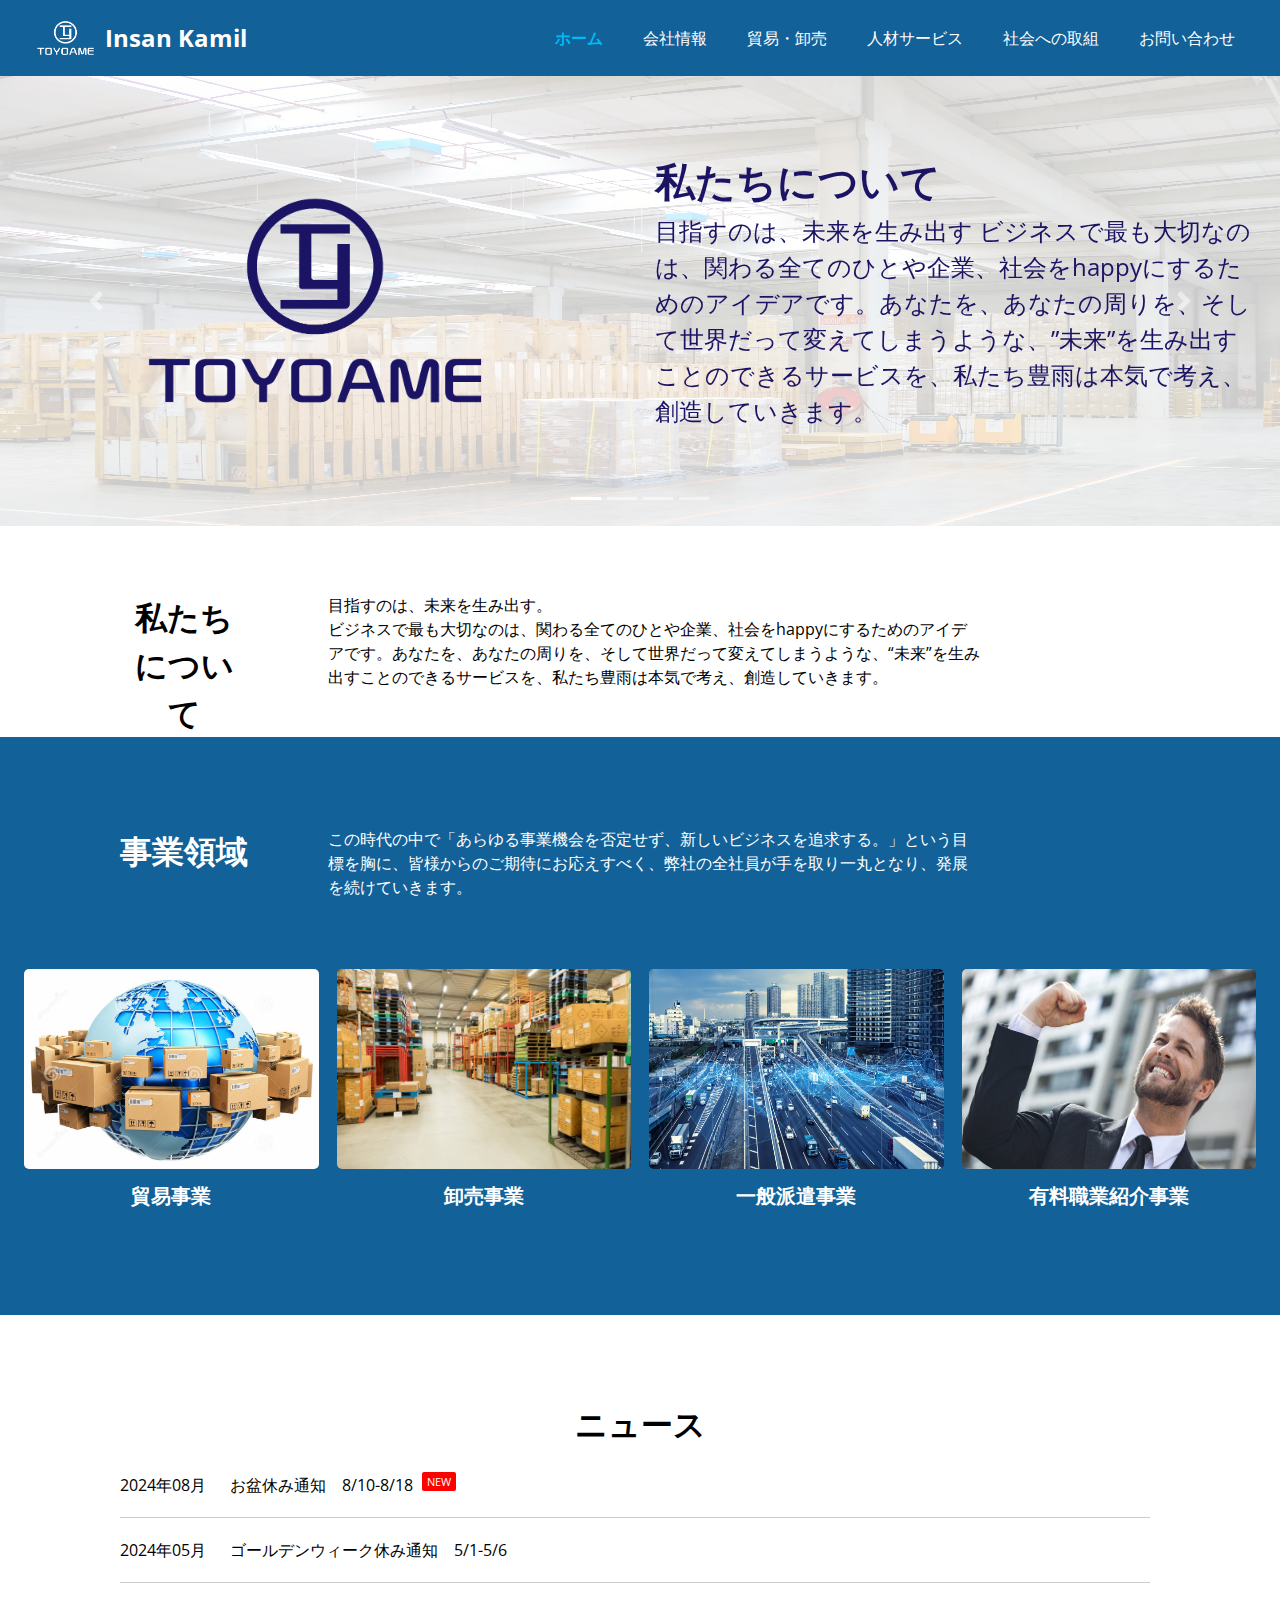
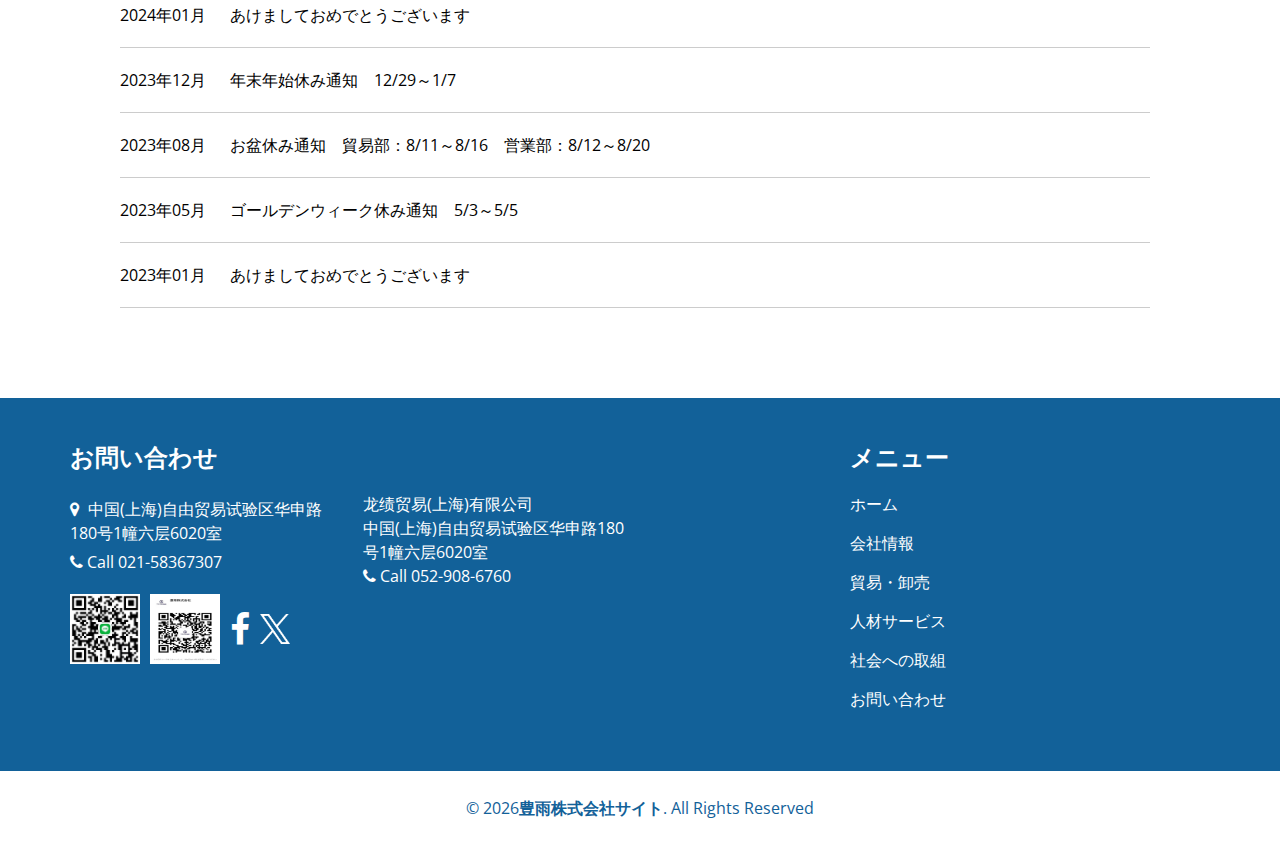
==== index.html @ e5b7a7a0 "commit pertama" ====
<!DOCTYPE html>
<html>

<head>
  <!-- Basic -->
  <meta http-equiv="Cache-Control" content="no-cache, no-store, must-revalidate">
  <meta http-equiv="Pragma" content="no-cache">
  <meta http-equiv="Expires" content="0">
  <meta charset="utf-8" />
  <meta http-equiv="X-UA-Compatible" content="IE=edge" />
  <!-- Mobile Metas -->
  <meta name="viewport" content="width=device-width, initial-scale=1, shrink-to-fit=no" />
  <!-- Site Metas -->
  <meta name="keywords" content="" />
  <meta name="description" content="" />
  <meta name="author" content="" />
  <script type="text/javascript" src="js/jquery-3.4.1.min.js"></script>
  <link rel="shortcut icon" href="images/favicon.png" type="">

  <title>Manajemen Sekolah</title>

  <!-- bootstrap core css -->
  <link rel="stylesheet" type="text/css" href="css/bootstrap.css" />

  <!-- fonts style -->
  <link href="https://fonts.googleapis.com/css2?family=Roboto:wght@400;500;700;900&display=swap" rel="stylesheet">

  <!--owl slider stylesheet -->
  <link rel="stylesheet" type="text/css"
    href="https://cdnjs.cloudflare.com/ajax/libs/OwlCarousel2/2.3.4/assets/owl.carousel.min.css" />

  <!-- font awesome style -->
  <link href="css/font-awesome.min.css" rel="stylesheet" />

  <!-- Custom styles for this template -->
  <link href="css/style.css" rel="stylesheet" />
  <!-- responsive style -->
  <link href="css/responsive.css" rel="stylesheet" />
  <link href="css/bootstrap-icons.css" rel="stylesheet">
  <link href="css/top-banner.css?v=1" rel="stylesheet" />

  <!-- jQery -->

  <!-- bootstrap js -->
  <script type="text/javascript" src="js/bootstrap.js"></script>

  <!-- custom js -->
  <script type="text/javascript" src="js/custom.js?v=1"></script>
  <script type="text/javascript" src="js/common.js?v=1"></script>


</head>

<body class="sub_page">
  <div id="header">
    <div class="hero_area">

      <div class="hero_bg_box">
        <div class="bg_img_box">
          <img src="images/hero-bg.png" alt="">
        </div>
      </div>

      <!-- header section strats -->
      <header class="header_section">
        <div class="container-fluid">
          <nav class="navbar navbar-expand-lg custom_nav-container ">
            <img id="logo-size" src="img/logo-white.png" alt="">
            <a class="navbar-brand" href="index.html">
              <span class="company_name">
                Insan Kamil
              </span>
            </a>

            <button class="navbar-toggler" type="button" data-toggle="collapse" data-target="#navbarSupportedContent"
              aria-controls="navbarSupportedContent" aria-expanded="false" aria-label="Toggle navigation">
              <span class=""> </span>
            </button>

            <div class="collapse navbar-collapse" id="navbarSupportedContent">
              <ul class="navbar-nav">
                <li class="nav-item active" id="index">
                  <a class="nav-link" href="index.html">ホーム </a>
                </li>
                <li class="nav-item" id="compInfo">
                  <a class="nav-link" href="compInfo.html">会社情報 </a>
                </li>
                <li class="nav-item" id="tradeAndWholesale">
                  <a class="nav-link" href="tradeAndWholesale.html"> 貿易・卸売</a>
                </li>
                <li class="nav-item" id="humanResourceServices">
                  <a class="nav-link" href="humanResourceServices.html">人材サービス</a>
                </li>
                <li class="nav-item" id="socialInitiatives">
                  <a class="nav-link" href="socialInitiatives.html">社会への取組</a>
                </li>
                <li class="nav-item" id="contactUs">
                  <a class="nav-link" href="contactUs.html">お問い合わせ</a>
                </li>
              </ul>
            </div>
          </nav>
        </div>
      </header>
      <!-- end header section -->
    </div>
  </div>

  <!-- slider section -->
  <link rel="stylesheet" type="text/css" href="css/index.css?v=1" />
  <!-- <section class="slider_section "> -->
  <div id="carouselExampleIndicators" class="carousel slide" data-ride="carousel">
    <ol class="carousel-indicators">
      <li data-target="#carouselExampleIndicators" data-slide-to="0" class="active"></li>
      <li data-target="#carouselExampleIndicators" data-slide-to="1"></li>
      <li data-target="#carouselExampleIndicators" data-slide-to="2"></li>
      <li data-target="#carouselExampleIndicators" data-slide-to="3"></li>
    </ol>
    <div class="carousel-inner">

      <div class="first_slide carousel-item active">
        <img class="d-block w-100" src="./img/sildimg2.jpg" alt="First slide">
        <div class="row">
          <div class="col-6" style="text-align: center;">
            <img class="d-block w-100" src="./img/logo-blue.png" alt="Second slide">
          </div>
          <div class="col-6">
            <div class="detail-box">
              <h1>
                私たちについて
              </h1>
              <p>
                目指すのは、未来を生み出す
                ビジネスで最も大切なのは、関わる全てのひとや企業、社会をhappyにするためのアイデアです。あなたを、あなたの周りを、そして世界だって変えてしまうような、”未来”を生み出すことのできるサービスを、私たち豊雨は本気で考え、創造していきます。
              </p>
            </div>
          </div>

        </div>

      </div>
      <div class="carousel-item">
        <img class="d-block w-100" src="./img/slide2.png" alt="Second slide">
      </div>
      <div class="carousel-item">
        <img class="d-block w-100" src="./img/slideimg3.jpg" alt="Third slide">
      </div>
      <div class="carousel-item">
        <img class="d-block w-100" src="./img/slideimg.jpg" alt="Third slide">
      </div>
    </div>
    <a class="carousel-control-prev" href="#carouselExampleIndicators" role="button" data-slide="prev">
      <span class="carousel-control-prev-icon" aria-hidden="true"></span>
      <span class="sr-only">Previous</span>
    </a>
    <a class="carousel-control-next" href="#carouselExampleIndicators" role="button" data-slide="next">
      <span class="carousel-control-next-icon" aria-hidden="true"></span>
      <span class="sr-only">Next</span>
    </a>

    <!-- </section> -->
    <!-- end slider section -->

  </div>


  <!-- service section -->

  <section class="service_section ">
    <div class="container about-our">
      <div class="row">
        <div class="red" style="
    /* height: 37px; */
    text-align: center;
    font-weight: bold;
    font-size: 32px;
    width: 258px;
">
          <div class="content" style="margin: auto;">私たちについて</div>
        </div>
        <div class="green col-md-7">
          <p>⽬指すのは、未来を⽣み出す。<br>
            ビジネスで最も大切なのは、関わる全てのひとや企業、社会をhappyにするためのアイデアです。あなたを、あなたの周りを、そして世界だって変えてしまうような、“未来”を生み出すことのできるサービスを、私たち豊雨は本気で考え、創造していきます。
          </p>
        </div>
      </div>
    </div>
  </section>
  <section class="team_section layout_padding">
    <div class="container-fluid">
      <div class="container about-our">
        <div class="row">
          <div class="first_block">
            <div class="content" style="margin: auto;">事業領域</div>
          </div>
          <div class="second_block col-md-7">
            <p>
              この時代の中で「あらゆる事業機会を否定せず、新しいビジネスを追求する。」という目標を胸に、皆様からのご期待にお応えすべく、弊社の全社員が手を取り一丸となり、発展を続けていきます。
            </p>
          </div>
        </div>
      </div>

      <div class="team_container">
        <div class="row">
          <div class="col-lg-3 col-sm-6 img_block">
            <div class="box ">
              <div class="img-box">
                <img src="img/b9.png" class="img1" alt="">
              </div>
              <div class="detail-box">
                <h5>貿易事業</h5>
              </div>
            </div>
          </div>
          <div class="col-lg-3 col-sm-6 img_block">
            <div class="box ">
              <div class="img-box">
                <img src="img/b2.png" class="img1" alt="">
              </div>
              <div class="detail-box">
                <h5>
                  卸売事業
                </h5>

              </div>
            </div>
          </div>
          <div class="col-lg-3 col-sm-6 img_block">
            <div class="box ">
              <div class="img-box">
                <img src="img/b6.png" class="img1" alt="">
              </div>
              <div class="detail-box">
                <h5>
                  一般派遣事業
                </h5>

              </div>
            </div>
          </div>
          <div class="col-lg-3 col-sm-6 img_block">
            <div class="box ">
              <div class="img-box">
                <img src="img/b7.png" class="img1" alt="">
              </div>
              <div class="detail-box">
                <h5>
                  有料職業紹介事業
                </h5>
              </div>
            </div>
          </div>
        </div>
      </div>
    </div>
  </section>
  <section class="about_section_top layout_padding">
    <div class="container compInfo-padding">
      <div class="heading_container heading_center">
        <h2>ニュース</h2>
      </div>
      <div class="row">
        <div class="col-md-12 comp-history">
          <div class="activity">
            <div class="activity-item d-flex">
              <div class="activite-label">2024年08月 </div>
              <div class="activity-content">
                お盆休み通知　8/10-8/18
                <span class="newicon">NEW</span>
              </div><br>
            </div><!-- End activity item-->

            <div class="activity-item d-flex">
              <div class="activite-label">2024年05月 </div>
              <div class="activity-content">
                ゴールデンウィーク休み通知　5/1-5/6
              </div><br>
            </div><!-- End activity item-->

            <div class="activity-item d-flex">
              <div class="activite-label">2024年01月 </div>
              <div class="activity-content">
                あけましておめでとうございます
              </div><br>
            </div><!-- End activity item-->

            <div class="activity-item d-flex">
              <div class="activite-label">2023年12月 </div>
              <div class="activity-content">
                年末年始休み通知　12/29～1/7
              </div><br>
            </div><!-- End activity item-->

            <div class="activity-item d-flex">
              <div class="activite-label">2023年08月 </div>
              <div class="activity-content">
                お盆休み通知　貿易部：8/11～8/16　営業部：8/12～8/20
              </div>
            </div><!-- End activity item-->

            <div class="activity-item d-flex">
              <div class="activite-label">2023年05月 </div>
              <div class="activity-content">
                ゴールデンウィーク休み通知　5/3～5/5
              </div>
            </div><!-- End activity item-->

            <div class="activity-item d-flex">
              <div class="activite-label">2023年01月 </div>
              <div class="activity-content">
                あけましておめでとうございます
              </div>
            </div><!-- End activity item-->
          </div>
        </div>
      </div>
    </div>
  </section>
  <!-- end service section -->

  <!-- footer section -->
  <div id="footer">
    <!-- info section -->

    <section class="info_section layout_padding2">
      <div class="container">
        <div class="row">
          <div class="col-md-6 col-lg-3 info_col">
            <div class="info_contact">
              <h4>
                お問い合わせ
              </h4>
              <div class="contact_link_box">
                <a href="https://www.google.com/maps/place/China,+Shang+Hai+Shi,+Pu+Dong+Xin+Qu,+%E5%8D%8E%E7%94%B3%E8%B7%AF180%E5%8F%B7+%E9%82%AE%E6%94%BF%E7%BC%96%E7%A0%81:+200137/@31.3409399,121.5962991,17z/data=!3m1!4b1!4m10!1m2!2m1!1z6Ieq55Sx6LS45piT6K-V6aqM5Yy65Y2O55Sz6LevMTgw5Y-3MeW5ouWFreWxgg!3m6!1s0x35b27534b7c83483:0x8112f20e8f8d94ef!8m2!3d31.34094!4d121.60117!15sCi7oh6rnlLHotLjmmJPor5XpqozljLrljY7nlLPot68xODDlj7cx5bmi5YWt5bGCkgEQZ2VvY29kZWRfYWRkcmVzc-ABAA!16s%2Fg%2F11dzn0zthb?entry=ttu"
                  target="_blank">
                  <i class="fa fa-map-marker" aria-hidden="true"></i>
                  <span>
                    中国(上海)自由贸易试验区华申路180号1幢六层6020室
                  </span>
                </a>
                <div class="call">
                  <i class="fa fa-phone" aria-hidden="true"></i>
                  <span>
                    Call 021-58367307
                  </span>
                </div>
              </div>
            </div>
            <div class="info_social">
              <a target="_blank"><img src="img/lineqr.jpg" alt=""></a>
              <a target="_blank"><img src="img/wechatqr.jpg" alt=""></a>

              <!-- <a target="_blank"><img src="img/line.jpg" alt=""></a> -->
              <a href="https://www.facebook.com/profile.php?id=100061816236948">
                <i class="fa fa-facebook" aria-hidden="true"></i>
              </a>
              <a href="https://mobile.twitter.com/toyoame">
                <img class="twitter-logo" src="img/twitter-x-logo1.png" alt=""
                  onmouseover="this.src='img/twitter-x-logo2.png';" onmouseout="this.src='img/twitter-x-logo1.png';">
              </a>
            </div>
          </div>

          <div class="col-md-6 col-lg-3 info_col">
            <div class="info_detail">
              <h4>
                &nbsp;
              </h4>
              龙绩贸易(上海)有限公司<br>
              中国(上海)自由贸易试验区华申路180号1幢六层6020室<br>
              <div class="call">
                <i class="fa fa-phone" aria-hidden="true"></i>
                <span>
                  Call 052-908-6760
                </span>
              </div>
            </div>
          </div>
          <div class="col-md-12 col-lg-2 mx-auto info_col">
            <div class="info_link_box">
              <h4>
                メニュー
              </h4>
              <div class="info_links">
                <a class="active" href="index.html">
                  ホーム
                </a>
                <a class="" href="compInfo.html">
                  会社情報
                </a>
                <a class="" href="tradeAndWholesale.html">
                  貿易・卸売
                </a>
                <a class="" href="humanResourceServices.html">
                  人材サービス
                </a>
                <a class="" href="socialInitiatives.html">
                  社会への取組
                </a>
                <a class="" href="contactUs.html">
                  お問い合わせ
                </a>
              </div>
            </div>
          </div>
        </div>
      </div>
    </section>

    <!-- end info section -->

    <!-- footer section -->
    <section class="footer_section">
      <div class="container">
        <p>
          &copy; <span id="displayYear"></span><strong>豊雨株式会社サイト</strong>. All Rights Reserved
        </p>
      </div>
    </section>
    <!-- footer section -->

    <!-- The "UP" button -->
    <button onclick="scrollToTop()" id="scrollTopBtn" title="Go to top" class="btn">
      <svg xmlns="http://www.w3.org/2000/svg" width="16" height="16" fill="currentColor" class="bi bi-arrow-up"
        viewBox="0 0 16 16">
        <path fill-rule="evenodd"
          d="M8 15a.5.5 0 0 0 .5-.5V2.707l3.146 3.147a.5.5 0 0 0 .708-.708l-4-4a.5.5 0 0 0-.708 0l-4 4a.5.5 0 1 0 .708.708L7.5 2.707V14.5a.5.5 0 0 0 .5.5" />
      </svg>
    </button>
  </div>

  <!-- footer section -->

</body>

</html>
---- css/style.css ----
@import url("https://fonts.googleapis.com/css2?family=Lato:wght@400;700&family=Open+Sans:wght@300;400;600;700&display=swap");

body {
  font-family: "Open Sans", sans-serif;
  /* color: #126199; */
  color: black;
  background-color: #ffffff;
  overflow-x: hidden;
}

.layout_padding {
  padding: 90px 0;
}

.layout_padding2 {
  padding: 75px 0;
}

.layout_padding2-top {
  padding-top: 75px;
}

.layout_padding2-bottom {
  padding-bottom: 75px;
}

.layout_padding-top {
  padding-top: 90px;
}

.layout_padding-bottom {
  padding-bottom: 90px;
}

.heading_container {
  display: -webkit-box;
  display: -ms-flexbox;
  display: flex;
  -webkit-box-orient: vertical;
  -webkit-box-direction: normal;
  -ms-flex-direction: column;
  flex-direction: column;
  -webkit-box-align: start;
  -ms-flex-align: start;
  align-items: flex-start;
}

.heading_container h2 {
  position: relative;
  font-weight: bold;
  margin-bottom: 0;
}

.heading_container h2 span {
  color: #00bbf0;
}

.heading_container p {
  margin-top: 10px;
  margin-bottom: 0;
}

.p-text-left {
  text-align: left;
}

.heading_container.heading_center {
  -webkit-box-align: center;
  -ms-flex-align: center;
  align-items: center;
  text-align: center;
}

a,
a:hover,
a:focus {
  text-decoration: none;
}

a:hover,
a:focus {
  color: initial;
}

.btn,
.btn:focus {
  outline: none !important;
  -webkit-box-shadow: none;
  box-shadow: none;
}

/*header section*/
.hero_area {
  position: relative;
  min-height: 100vh;
  display: -webkit-box;
  display: -ms-flexbox;
  display: flex;
  -webkit-box-orient: vertical;
  -webkit-box-direction: normal;
  -ms-flex-direction: column;
  flex-direction: column;
}

.hero_area .hero_bg_box {
  position: absolute;
  top: 0;
  left: 0;
  width: 100%;
  height: 100%;
  display: -webkit-box;
  display: -ms-flexbox;
  display: flex;
  -webkit-box-pack: center;
  -ms-flex-pack: center;
  justify-content: center;
  -webkit-box-align: end;
  -ms-flex-align: end;
  align-items: flex-end;
  overflow: hidden;
  z-index: -1;
}

.hero_area .hero_bg_box .bg_img_box {
  min-width: 100%;
  min-height: 100%;
}

.hero_area .hero_bg_box img {
  min-width: 100%;
  min-height: 100%;
}

.sub_page .hero_area {
  min-height: auto;
  background: #126199;
}

.sub_page .hero_area .hero_bg_box {
  display: none;
}

.header_section {
  padding: 15px 0;
}

.header_section .container-fluid {
  padding-right: 25px;
  padding-left: 25px;
}

.navbar-brand span {
  font-weight: bold;
  font-size: 24px;
  color: #ffffff;
}

.custom_nav-container {
  padding: 0;
}

.custom_nav-container .navbar-nav {
  margin-left: auto;
}

.custom_nav-container .navbar-nav .nav-item .nav-link {
  padding: 5px 20px;
  color: #ffffff;
  text-align: center;
  text-transform: uppercase;
  border-radius: 5px;
  -webkit-transition: all 0.3s;
  transition: all 0.3s;
}

.custom_nav-container .navbar-nav .nav-item:hover .nav-link,
.custom_nav-container .navbar-nav .nav-item.active .nav-link {
  color: #00bbf0;
}

.custom_nav-container .navbar-nav .nav-item.active .nav-link {
  font-weight: 600;
}

.custom_nav-container .nav_search-btn {
  width: 35px;
  height: 35px;
  padding: 0;
  border: none;
  color: #ffffff;
}

.custom_nav-container .nav_search-btn:hover {
  color: #00bbf0;
}

.custom_nav-container .navbar-toggler {
  outline: none;
}

.custom_nav-container .navbar-toggler {
  padding: 0;
  width: 37px;
  height: 42px;
  -webkit-transition: all 0.3s;
  transition: all 0.3s;
}

.custom_nav-container .navbar-toggler span {
  display: block;
  width: 35px;
  height: 4px;
  background-color: #ffffff;
  margin: 7px 0;
  -webkit-transition: all 0.3s;
  transition: all 0.3s;
  position: relative;
  border-radius: 5px;
  transition: all 0.3s;
}

.custom_nav-container .navbar-toggler span::before,
.custom_nav-container .navbar-toggler span::after {
  content: "";
  position: absolute;
  left: 0;
  height: 100%;
  width: 100%;
  background-color: #ffffff;
  top: -10px;
  border-radius: 5px;
  -webkit-transition: all 0.3s;
  transition: all 0.3s;
}

.custom_nav-container .navbar-toggler span::after {
  top: 10px;
}

.custom_nav-container .navbar-toggler[aria-expanded="true"] {
  -webkit-transform: rotate(360deg);
  transform: rotate(360deg);
}

.custom_nav-container .navbar-toggler[aria-expanded="true"] span {
  -webkit-transform: rotate(45deg);
  transform: rotate(45deg);
}

.custom_nav-container .navbar-toggler[aria-expanded="true"] span::before,
.custom_nav-container .navbar-toggler[aria-expanded="true"] span::after {
  -webkit-transform: rotate(90deg);
  transform: rotate(90deg);
  top: 0;
}

/*end header section*/
/* slider section */
.slider_section {
  -webkit-box-flex: 1;
  -ms-flex: 1;
  flex: 1;
  display: -webkit-box;
  display: -ms-flexbox;
  display: flex;
  -webkit-box-align: center;
  -ms-flex-align: center;
  align-items: center;
  position: relative;
  padding: 45px 0 145px 0;
}

.slider_section .row {
  -webkit-box-align: center;
  -ms-flex-align: center;
  align-items: center;
}

.slider_section #customCarousel1 {
  width: 100%;
  position: unset;
}

.slider_section .detail-box {
  color: #126199;
}

.slider_section .detail-box h1 {
  font-size: 3rem;
  font-weight: bold;
  text-transform: uppercase;
  margin-bottom: 15px;
  color: #ffffff;
}

.slider_section .detail-box p {
  color: #fefefe;
  font-size: 14px;
}

.slider_section .detail-box .btn-box {
  display: -webkit-box;
  display: -ms-flexbox;
  display: flex;
  margin: 0 -5px;
  margin-top: 25px;
}

.slider_section .detail-box .btn-box a {
  margin: 5px;
  text-align: center;
  width: 165px;
}

.slider_section .detail-box .btn-box .btn1 {
  display: inline-block;
  padding: 10px 15px;
  background-color: #00bbf0;
  color: #ffffff;
  border-radius: 0;
  -webkit-transition: all 0.3s;
  transition: all 0.3s;
  border: none;
}

.slider_section .detail-box .btn-box .btn1:hover {
  background-color: #007fa4;
}

.slider_section .detail-box .btn-box .btn2 {
  display: inline-block;
  padding: 10px 15px;
  background-color: #000000;
  color: #ffffff;
  border-radius: 0;
  -webkit-transition: all 0.3s;
  transition: all 0.3s;
  border: none;
}

.slider_section .detail-box .btn-box .btn2:hover {
  background-color: black;
}

.slider_section .img-box {
  margin: 45px 0;
}

.slider_section .img-box img {
  width: 100%;
  -webkit-animation: upDown 5s infinite;
  animation: upDown 5s infinite;
}

@-webkit-keyframes upDown {
  0% {
    -webkit-transform: translateY(-45px);
    transform: translateY(-45px);
  }

  50% {
    -webkit-transform: translateY(45px);
    transform: translateY(45px);
  }

  100% {
    -webkit-transform: translateY(-45px);
    transform: translateY(-45px);
  }
}

@keyframes upDown {
  0% {
    -webkit-transform: translateY(-45px);
    transform: translateY(-45px);
  }

  50% {
    -webkit-transform: translateY(45px);
    transform: translateY(45px);
  }

  100% {
    -webkit-transform: translateY(-45px);
    transform: translateY(-45px);
  }
}

.slider_section .carousel-indicators {
  position: unset;
  margin: 0;
  -webkit-box-pack: center;
  -ms-flex-pack: center;
  justify-content: center;
  -webkit-box-align: center;
  -ms-flex-align: center;
  align-items: center;
}

.slider_section .carousel-indicators li {
  background-color: #ffffff;
  width: 12px;
  height: 12px;
  border-radius: 100%;
  opacity: 1;
}

.slider_section .carousel-indicators li.active {
  width: 20px;
  height: 20px;
  background-color: #00bbf0;
}

.service_section {
  position: relative;
}

.service_section .box {
  display: -webkit-box;
  display: -ms-flexbox;
  display: flex;
  -webkit-box-orient: vertical;
  -webkit-box-direction: normal;
  -ms-flex-direction: column;
  flex-direction: column;
  -webkit-box-align: center;
  -ms-flex-align: center;
  align-items: center;
  text-align: center;
  margin-top: 45px;
  background-color: #f8f8f9;
  padding: 20px;
  border-radius: 5px;
}

.service_section .box .img-box {
  display: -webkit-box;
  display: -ms-flexbox;
  display: flex;
  -webkit-box-pack: center;
  -ms-flex-pack: center;
  justify-content: center;
  -webkit-box-align: start;
  -ms-flex-align: start;
  align-items: flex-start;
  width: 125px;
  min-width: 75px;
  height: 75px;
  margin-bottom: 15px;
  /* position: relative;
  overflow: hidden;
  padding-top: 60%; */
}

.service_section .box .img-box img {
  max-width: 100%;
  max-height: 100%;
  -webkit-transition: all 0.3s;
  transition: all 0.3s;
  /* position: absolute;
  top: 50%;
  left: 50%;
  transform: translate(-50%, -50%);
  width: 100%;
  height: 100%;
  object-fit: cover; */
}

.service_section .box .detail-box h5 {
  font-weight: bold;
  text-transform: uppercase;
}

.service_section .box .detail-box a {
  color: #126199;
  font-weight: 600;
}

.service_section .box .detail-box a:hover {
  color: #00bbf0;
}

.service_section .btn-box {
  display: -webkit-box;
  display: -ms-flexbox;
  display: flex;
  -webkit-box-pack: center;
  -ms-flex-pack: center;
  justify-content: center;
  margin-top: 45px;
}

.service_section .btn-box a {
  display: inline-block;
  padding: 10px 45px;
  background-color: #00bbf0;
  color: #ffffff;
  border-radius: 0;
  -webkit-transition: all 0.3s;
  transition: all 0.3s;
  border: none;
}

.service_section .btn-box a:hover {
  background-color: #007fa4;
}

.about_section {
  background-color: #126199;
  color: #ffffff;
}

.about_section .heading_container {
  margin-bottom: 45px;
}

.about_section .row {
  -webkit-box-align: center;
  -ms-flex-align: center;
  align-items: center;
}

.about_section .img-box img {
  max-width: 100%;
}

.about_section .detail-box h3 {
  font-weight: bold;
}

.about_section .detail-box p {
  margin-top: 15px;
}

.about_section .detail-box a {
  display: inline-block;
  padding: 10px 45px;
  background-color: #00bbf0;
  color: #ffffff;
  border-radius: 0px;
  -webkit-transition: all 0.3s;
  transition: all 0.3s;
  border: none;
  margin-top: 15px;
}

.about_section .detail-box a:hover {
  background-color: #007fa4;
}

.about_section_top .row {
  -webkit-box-align: center;
  -ms-flex-align: center;
  align-items: center;
}

.about_section_top p {
  padding: 0px 20px 20px;
  line-height: 2;
}

.company-overview {
  border-left: 3px solid white;
  padding-left: 7px;
  font-weight: bold;
  margin-bottom: 20px !important;
  line-height: 2.5;
}

.business-content {
  line-height: 2.5;
}

.heading_container heading_center {
  line-height: 2;
}

.ceo-name {
  text-align: end;
}

.box-map {
  background-color: #f8f8f9;
  padding: 20px;
  border-radius: 5px;
  text-align: left !important;
}

.map_image {
  height: 170px;
  color: black;
}

.about-compInfo {
  padding: 20px;
}

.comp-history {
  padding: 10px 60px 0 50px;
}

.compInfo-padding {
  padding: 0 30px 0 30px;
}

.name {
  font-weight: bold;
  font-size: xx-large;
  font-style: oblique !important;
  font-family: Times New Roman, "ＭＳ Ｐゴシック" !important;
}

.d-flex {
  display: flex !important;
}

div {
  display: block;
  unicode-bidi: isolate;
}

.activity .activity-item .activite-label {
  position: relative;
  flex-shrink: 0;
  flex-grow: 0;
  min-width: 64px;
}

*,
::after,
::before {
  box-sizing: border-box;
}

.activity .activity-item .activity-badge {
  margin-top: 3px;
  z-index: 1;
  font-size: 11px;

  border-radius: 50%;
  flex-shrink: 0;
  flex-grow: 0;
}

.activity .activity-item .activite-label::before {
  content: "";
  position: absolute;
  right: -11px;
  width: 4px;
  top: 0;
  bottom: -6px;
  background-color: #eceefe;
  margin-top: 6px;
}

.activity .activity-item .activite-label {
  position: relative;
  flex-shrink: 0;
  flex-grow: 0;
  min-width: 100px;
}

.activity .activity-item .activity-content {
  padding-left: 10px;
  padding-bottom: 20px;
}

.text-success {
  --bs-text-opacity: 1;
  color: rgba(var(--bs-success-rgb), var(--bs-text-opacity)) !important;
}

.about_section .img-box img {
  max-width: 100%;
  max-height: 460px;
  width: 100%;
}

.activity-item a {
  font-size: 24px;
  color: #00bbf0;
  margin-left: 10px;
}

.activity-item {
  text-align: left !important;
}

.why_section .box {
  margin-top: 45px;
  display: -webkit-box;
  display: -ms-flexbox;
  display: flex;
  -webkit-box-orient: vertical;
  -webkit-box-direction: normal;
  -ms-flex-direction: column;
  flex-direction: column;
  -webkit-box-align: center;
  -ms-flex-align: center;
  align-items: center;
  text-align: center;
}

.why_section .box .img-box {
  margin-bottom: 20px;
  width: 120px;
  height: 120px;
  min-width: 120px;
  min-height: 120px;
  border-radius: 100%;
  border: 5px solid #126199;
  display: -webkit-box;
  display: -ms-flexbox;
  display: flex;
  -webkit-box-pack: center;
  -ms-flex-pack: center;
  justify-content: center;
  -webkit-box-align: center;
  -ms-flex-align: center;
  align-items: center;
}

.why_section .box .img-box img {
  width: 55px;
  height: auto;
  fill: #126199;
}

.why_section .box h5 {
  font-weight: bold;
  margin-bottom: 10px;
}

.why_section .box p {
  margin-bottom: 0;
}

.why_section .btn-box {
  display: -webkit-box;
  display: -ms-flexbox;
  display: flex;
  -webkit-box-pack: center;
  -ms-flex-pack: center;
  justify-content: center;
  margin-top: 45px;
}

.why_section .btn-box a {
  display: inline-block;
  padding: 10px 45px;
  background-color: #00bbf0;
  color: #ffffff;
  border-radius: 0;
  -webkit-transition: all 0.3s;
  transition: all 0.3s;
  border: none;
}

.why_section .btn-box a:hover {
  background-color: #007fa4;
}

/*team section */
.team_section {
  text-align: center;
  background-color: #126199;
  color: #ffffff;
}

.team_section .heading_container {
  -webkit-box-pack: center;
  -ms-flex-pack: center;
  justify-content: center;
}

.team_section .team_container {
  padding: 0 15px;
}

.team_section .team_container .box {
  padding: 35px 0 0 0;
  border-radius: 5px;
  overflow: hidden;
  -webkit-transition: all .1s;
  transition: all .1s;
  margin-top: 45px;
  background: -webkit-gradient(linear, left top, left bottom, from(#002759), to(#002b64));
  background: linear-gradient(to bottom, #002759, #002b64);
}

.team_section .team_container .box .img-box {
  display: -webkit-box;
  display: -ms-flexbox;
  display: flex;
  -webkit-box-pack: center;
  -ms-flex-pack: center;
  justify-content: center;
  -webkit-box-align: center;
  -ms-flex-align: center;
  align-items: center;
}

.team_section .team_container .box .img-box img {
  width: 120px;
  border-radius: 100%;
  border: 5px solid #ffffff;
}

.team_section .team_container .box .detail-box {
  margin: 25px 0;
}

.team_section .team_container .box .detail-box h5 {
  color: #00bbf0;
  font-weight: 600;
  position: relative;
}

.team_section .team_container .box .social_box {
  padding: 10px 45px 20px 45px;
  display: -webkit-box;
  display: -ms-flexbox;
  display: flex;
  -webkit-box-pack: justify;
  -ms-flex-pack: justify;
  justify-content: space-between;
}

.team_section .team_container .box .social_box a {
  color: #ffffff;
  font-size: 22px;
}

.team_section .team_container .box .social_box a:hover {
  color: #00bbf0;
}

/*team section end*/
/* client section start */
.client_section .heading_container {
  margin-bottom: 30px;
}

.client_section .box {
  display: -webkit-box;
  display: -ms-flexbox;
  display: flex;
  -webkit-box-orient: vertical;
  -webkit-box-direction: normal;
  -ms-flex-direction: column;
  flex-direction: column;
  margin: 15px;
}

.client_section .box .img-box {
  position: relative;
  display: -webkit-box;
  display: -ms-flexbox;
  display: flex;
  -webkit-box-pack: center;
  -ms-flex-pack: center;
  justify-content: center;
  -webkit-box-align: center;
  -ms-flex-align: center;
  align-items: center;
  width: 100px;
  margin-bottom: -50px;
  margin-left: 25px;
  position: relative;
}

.client_section .box .img-box img {
  border-radius: 100%;
}

.client_section .box .client_id {
  display: -webkit-box;
  display: -ms-flexbox;
  display: flex;
  -webkit-box-pack: justify;
  -ms-flex-pack: justify;
  justify-content: space-between;
}

.client_section .box .client_id .client_info h6 {
  font-weight: 600;
  margin-bottom: 5px;
}

.client_section .box .client_id .client_info p {
  margin-bottom: 0;
  font-size: 15px;
  font-size: 14px;
  margin-bottom: 10px;
}

.client_section .box .detail-box {
  background-color: #ffffff;
  -webkit-box-shadow: 0 0 15px 0 rgba(0, 0, 0, 0.15);
  box-shadow: 0 0 15px 0 rgba(0, 0, 0, 0.15);
  padding: 75px 25px 25px 25px;
}

.client_section .box .detail-box i {
  color: #126199;
  margin-bottom: 10px;
}

.client_section .owl-carousel .owl-nav {
  display: -webkit-box;
  display: -ms-flexbox;
  display: flex;
  -webkit-box-pack: center;
  -ms-flex-pack: center;
  justify-content: center;
  margin-top: 45px;
}

.client_section .owl-carousel .owl-nav .owl-prev,
.client_section .owl-carousel .owl-nav .owl-next {
  width: 55px;
  height: 55px;
  background-color: #ffffff;
  color: #000000;
  outline: none;
  bottom: 0px;
  font-size: 24px;
  -webkit-box-shadow: 0 0 5px 0 rgba(0, 0, 0, 0.25);
  box-shadow: 0 0 5px 0 rgba(0, 0, 0, 0.25);
}

.client_section .owl-carousel .owl-nav .owl-prev:hover,
.client_section .owl-carousel .owl-nav .owl-next:hover {
  color: #126199;
}

/* client section end */
.info_section {
  background-color: #126199;
  color: #ffffff;
  padding: 45px 0 15px 0;
}

.info_section h4 {
  font-weight: 600;
  margin-bottom: 20px;
}

.info_section .info_col {
  margin-bottom: 30px;
}

.info_section .info_contact .contact_link_box {
  display: -webkit-box;
  display: -ms-flexbox;
  display: flex;
  -webkit-box-orient: vertical;
  -webkit-box-direction: normal;
  -ms-flex-direction: column;
  flex-direction: column;
}

.info_section .info_contact .contact_link_box a {
  margin: 5px 0;
  color: #ffffff;
}

.info_section .info_contact .contact_link_box a i {
  margin-right: 5px;
}

.info_section .info_contact .contact_link_box a:hover {
  color: #00bbf0;
}

.info_section .info_social {
  display: -webkit-box;
  display: -ms-flexbox;
  display: flex;
  margin-top: 20px;
  margin-bottom: 10px;
}

.info_section .info_social a {
  display: -webkit-box;
  display: -ms-flexbox;
  display: flex;
  -webkit-box-pack: center;
  -ms-flex-pack: center;
  justify-content: center;
  -webkit-box-align: center;
  -ms-flex-align: center;
  align-items: center;
  color: #ffffff;
  border-radius: 100%;
  margin-right: 10px;
  font-size: 35px;
}

.info_social img {
  width: 70px;
  height: 70px;
}

.info_social .twitter-logo {
  width: 30px;
  height: 30px;
}

.info_section .info_social a:hover {
  color: #00bbf0;
}

.info_section .info_links {
  display: -webkit-box;
  display: -ms-flexbox;
  display: flex;
  -webkit-box-orient: vertical;
  -webkit-box-direction: normal;
  -ms-flex-direction: column;
  flex-direction: column;
  -ms-flex-wrap: wrap;
  flex-wrap: wrap;
}

.info_section .info_links a {
  display: -webkit-box;
  display: -ms-flexbox;
  display: flex;
  -webkit-box-align: center;
  -ms-flex-align: center;
  align-items: center;
  margin-bottom: 15px;
  color: #ffffff;
}

.info_section .info_links a:hover {
  color: #00bbf0;
}

.info_section form input {
  border: none;
  border-bottom: 1px solid #ffffff;
  background-color: transparent;
  width: 100%;
  height: 45px;
  color: #ffffff;
  outline: none;
}

.info_section form input::-webkit-input-placeholder {
  color: #ffffff;
}

.info_section form input:-ms-input-placeholder {
  color: #ffffff;
}

.info_section form input::-ms-input-placeholder {
  color: #ffffff;
}

.info_section form input::placeholder {
  color: #ffffff;
}

.info_section form button {
  width: 100%;
  text-align: center;
  display: inline-block;
  padding: 10px 55px;
  background-color: #00bbf0;
  color: #ffffff;
  border-radius: 0;
  -webkit-transition: all 0.3s;
  transition: all 0.3s;
  border: none;
  margin-top: 15px;
}

.info_section form button:hover {
  background-color: #007fa4;
}

/* footer section*/
.footer_section {
  position: relative;
  background-color: #ffffff;
  text-align: center;
}

.footer_section p {
  color: #126199;
  padding: 25px 0;
  margin: 0;
}

.footer_section p a {
  color: inherit;
}

/*# Start - 社会への取組 Ansurs-TTM */

.why_section .box .img-box-upd {
  width: 340px !important;
  height: 390px !important;
  border-radius: unset !important;
}

.why_section .box .img-box-upd .img-1 {
  width: 320px !important;
  height: 370px !important;
}

.why_section .box .img-box-upd .img-2 {
  width: 320px !important;
  height: 300px !important;
}

.why_section .box .img-box-upd .img-3 {
  width: 320px !important;
  height: auto !important;
}

.why_section .bg-color {
  background-color: #E3F2FD;
}

.bg-color {
  background-color: #E3F2FD;
}

/*# End - 社会への取組 Ansurs-TTM */


/*# Start - 社会への取組 Ansurs-SAI */

#scrollTopBtn {
  display: none;
  position: fixed;
  bottom: 20px;
  right: 30px;
  z-index: 99;
  font-size: 18px;
  border: none;
  outline: none;
  background-color: #00bbf0;
  color: white;
  cursor: pointer;
  /* padding: 15px;  */
  border-radius: 10px;
  width: 40px;
  height: 40px;
}

#scrollTopBtn:hover {
  opacity: 0.5;
}

/*# End - 社会への取組 Ansurs-SAI */

#logo-size {
  width: 80px;
}

#loader-bg {
  position: fixed;
  width: 100%;
  height: 100%;
  top: 0px;
  left: 0px;
  background: #fff;
  z-index: 10000;
}

#loader {
  position: fixed;
  top: 50%;
  left: 50%;
  margin-left: -100px;
  margin-top: -100px;
  width: 200px;
  z-index: 100001;
  animation: 7s linear infinite rotation;
}

#contact-confirm:disabled {
  background: #ccc;
  border: 1px solid #999;
  color: #999;
}

@media screen and (max-width: 750px) {
  #loader {
    width: 30vw;
    height: 30vw;
    margin-left: -15vw;
    margin-top: -15vw;
  }
}

@keyframes rotation {
  from {
    transform: rotate(0deg);
  }

  to {
    transform: rotate(360deg);
  }
}

/*# sourceMappingURL=style.css.map */
/*# Start - お問い 合わせ Ansurs-西川さん */

@media (min-width: 992px) {
  .lbl-name {
    padding-top: 38px;
  }

  .select-form {
    width: 460px;
  }
}

/* End - お問い 合わせ Ansurs-西川さん */

/* Start - 人材サービス　Ansurs-西川さん */
.bg-fcf {
  background-color: #FFCCFF;
}

.bg-6cf {
  background-color: #66CCFF;
}

.bg-36f {
  background-color: #75A9FF;
}

.align-center {
  align-items: center;
}

/* End - 人材サービス　Ansurs-西川さん */

/* Start - 会社情報　Ansurs-西川さん */

.disableTel-white a[href^="tel:"] {
  color: #fff;
  /* 任意の色 */
  text-decoration: none;
  pointer-events: none;
  font-size: 16px;
}

.disableTel-black a[href^="tel:"] {
  color: #000;
  /* 任意の色 */
  text-decoration: none;
  pointer-events: none;
  font-size: 16px;
}

/* End - 会社情報　Ansurs-西川さん */
---- css/responsive.css ----
@media (max-width: 1300px) {}

@media (max-width: 1120px) {
  #navbarSupportedContent .nav-item {
    font-size: 14px !important;
  }

  .navbar-brand span {
    font-size: 18px !important;
  }

}

@media (max-width: 992px) {
  .hero_area {
    min-height: auto;
  }

  .hero_area {
    background: linear-gradient(130deg, #231a6f, #0f054c);
  }

  .hero_area .hero_bg_box {
    display: none;
  }

  .slider_section {
    padding: 45px 0 75px 0;
  }

  .custom_nav-container .navbar-nav {
    padding-top: 15px;
    align-items: center;
  }


  .custom_nav-container .navbar-nav .nav-item .nav-link {
    padding: 5px 25px;
    margin: 5px 0;
  }

}

@media (max-width: 768px) {
  .about_section .img-box {
    margin-bottom: 45px;
  }

}

@media (max-width: 576px) {
  .header_section .header_top .contact_nav a span {
    display: none;
  }


  .client_section .client_container {
    width: 100%;
  }

  .client_section .box {
    margin: 0;
  }

  .owl-nav {
    display: flex;
    justify-content: center;
    margin-top: 45px;
  }

  .client_section .owl-carousel .owl-nav .owl-prev,
  .client_section .owl-carousel .owl-nav .owl-next {
    position: unset;
    margin: 0 2.5px;
  }

}

@media (max-width: 480px) {
  .slider_section .detail-box h1 {
    font-size: 2rem;
  }

  .track_section form {
    flex-direction: column;
    align-items: flex-start;
  }

  .track_section form input {
    width: 100%;
  }

  .track_section form button {
    padding: 10px 60px;
    margin-top: 10px;
  }

  .navbar-brand .company_name {
    font-size: 20px !important;
  }
}

@media (max-width: 420px) {
  .service_section .box-container {
    margin-top: 20px;
  }

  .service_section .box {
    flex-direction: column;
  }

  .service_section .box .img-box {
    justify-content: flex-start;
    margin-bottom: 15px;
  }

  .navbar-brand .company_name {
    font-size: 17px !important;
  }
}

@media (max-width: 376px) {
  .navbar-brand .company_name {
    font-size: 14px !important;
  }
}

@media (min-width: 1200px) {
  .container {
    max-width: 1170px;
  }
}
---- css/top-banner.css ----
.fables-after-overlay {
    position: relative;
}
.fables-second-border-color {
    border-color: #00bbf0 !important;
}
.fables-page-title {
    color: #fff;
    border-left-style: solid;
    border-left-width: 9px;
    z-index: 1;
    position: relative;
    padding-left: 16px;
    margin-top: 108px;
    line-height: 80px;
    font-size: 40px;
    font-weight: 700;
    margin-bottom: 47px;
}

.fables-header {
    padding: 33px 0;
    background-image: url(../img/subBanner.jpg);

}
.fables-header-cominfo {
    padding: 33px 0;
    background-image: url(../img/compInfo.png);
}
.fables-header-humanresource {
    padding: 33px 0;
    background-image: url(../img/humanresource.png);
}
.fables-header-society {
    padding: 33px 0;
    background-image: url(../img/society.png);
    background-position: center;
    background-repeat: no-repeat;
    background-size: 100%;
    
}
.fables-header-contactus {
    padding: 33px 0;
    background-image: url(../img/contactus2.png);
    background-size: cover;
    background-repeat: no-repeat;
    
}
.fables-header-privacy{
    padding: 33px 0;
    background-image: url(../img/privacy.png);
    background-repeat: no-repeat;

}
.fables-after-overlay::after {
    content: "";
    position: absolute;
    top: 0;
    left: 0;
    right: 0;
    bottom: 0;
    background-color: #1261999c;
}
.fables-header-content{
    margin-left: 39px;
}
@media (max-width: 654px) {
    .fables-header-society {
        background-size: 100% 100%;
    }
}
@media (max-width: 490px) {
    .fables-page-title {
        font-size: 38px;
    }
}
---- css/index.css ----
.carousel-inner {
  max-height: 450px !important;
}

.hero_area {
  min-height: unset !important;
}

.me-2 {
  margin-right: .5rem !important;
}

.me-3 {
  margin-right: .3rem !important;
}

.about-our .content {
  margin: auto;
  width: 130px;
}

.service_container {
  margin-top: 27px;
  background: #126199;
  padding: 33px 0px;
}

.service_section {
  margin-top: 67px;
}

.service_section h2 {
  color: #f8f8f9;
}

.service_section .box .img-box {
  width: 100% !important;
  height: unset !important;
}
.team_section {
  color: #ffffff;
}
.about-our .second_block{
  text-align: left;
}
.team_section .box:hover .img-box img {
  fill: #ffffff;
  transform: scale(1.1);
}
.team_section .team_container .box .img-box {
  display: flex;
  justify-content: center;
  align-items: center;
  width: 100%;
  min-width: 75px;
  height: 125px;
  margin-bottom: 15px;
  font-weight: 200;
  height: 200px;

}
.team_section .team_container .box .img-box img {
    border: unset !important;
    max-width: 100%;
    max-height: 100%;
    transition: all 0.3s;
    height: 100%;
    width: 100%;
    border-radius: 5px;
}

.team_section .team_container .box:hover .img-box img {
  fill: #ffffff;
 transform: scale(1.1);
}
.team_section .team_container .box:hover .detail-box h5::before {
  display: block
}

.team_section .team_container .box:hover .detail-box p {
  color: #393a3c
}
.team_section .team_container .box {
  padding: 9px;
  background: none;
  margin-top: 5px;
}
.team_section .team_container .box .detail-box h5 {
  color: #ffffff;

}
.team_section .team_container .box .detail-box h5::before {
  display: none;
  content: "";
  position: absolute;
  bottom: -4px;
  left: 50%;
  width: 75px;
  height: 2px;
  background-color: #00bbf0;
  -webkit-transform: translateX(-50%);
  transform: translateX(-50%)
}

.team_section .team_container .box .detail-box {
  margin: 0;
}
.team_section .img_block{
  padding-right: 0;
  padding-left: 0;
}
.team_section .team_container {
  padding: 40px 15px 0px 15px;
}
  .btn-box {
    display: flex;
    justify-content: center;
    margin-top: 45px;

    a {
      @include hero_btn($primary1, $white, 10px, 45px, 0);
    }
  }


.business_section .how_container {
  display: -webkit-box;
  display: -ms-flexbox;
  display: flex;
  -webkit-box-pack: center;
  -ms-flex-pack: center;
  justify-content: center;
  padding: 45px 60px;
  -ms-flex-wrap: wrap;
  flex-wrap: wrap
}

.business_section .how_container .box .detail-box h5 {
  font-weight: 700;
  position: relative
}

.business_section .how_container .box .detail-box h5::before {
  display: none;
  content: "";
  position: absolute;
  bottom: -4px;
  left: 50%;
  width: 75px;
  height: 2px;
  background-color: #00bbf0;
  -webkit-transform: translateX(-50%);
  transform: translateX(-50%)
}

.business_section .how_container .box:hover .img-box img {
  fill: #ffffff;
 transform: scale(1.1);
}

.business_section .how_container .box:hover .detail-box h5::before {
  display: block
}

.business_section .how_container .box:hover .detail-box p {
  color: #393a3c
}

.first_slide .row{
  position: absolute;
  top: 0;
  height: 100%;
  align-items: center;
  background: #ffffffcc;

}
.first_slide .row img{
  padding: 0px 76px;
}
.first_slide .detail-box{
  color: #1b1464;
  padding-right: 20px;
}
.first_slide .detail-box h1{
  font-weight: bold;
  font-size: 40px;
}
.first_slide .detail-box p{
  font-size: 24px;
}
.carousel-inner{
  display: flex;
}
.carousel-item img{
  max-height: 100%;
  max-width: 100%;
}
.about-our .first_block{
  text-align: center;
  font-weight: bold;
  font-size: 32px;
  width: 258px;
}
.activity .activity-item .activite-label::before {
  display: none;
}
.activity-item {
  border-bottom: solid #ccc 1px;
  margin-top: 20px;
}
.newicon {
  background: #F00;
  color: #FFF;
  font-size: 70%;
  line-height: 1.5;
  padding: 2px 5px;
  border-radius: 2px;
  margin: 0px 5px;
  vertical-align: text-top;
}
@media (max-width: 992px) {
  .about-our .content {
    width: auto;
    text-align: left;
    padding-left: 15px;
  }
  .carousel-item img{
    height: 345px;
    
  }
  .carousel-item .row img{
    height: auto;
    
  }
  .first_slide .detail-box h1{
    font-weight: bold;
    font-size: 30px;
  }
  .first_slide .detail-box p{
    font-size: 19px;
  }
  .first_slide .row img{
    padding: 0px 23px;
  }
}
@media (max-width: 800px) {
  .first_slide .row img{
    padding: 0px 0px;
  }
  .first_slide .detail-box h1{
    font-weight: bold;
    font-size: 26px;
  }
  .first_slide .detail-box p{
    font-size: 16px;
  }
}
@media (max-width: 576px) {
  .first_slide .detail-box h1{
    font-size: 1.5rem;
  }
  .first_slide .detail-box p{
    font-size: 12px;
  }
  
  
}
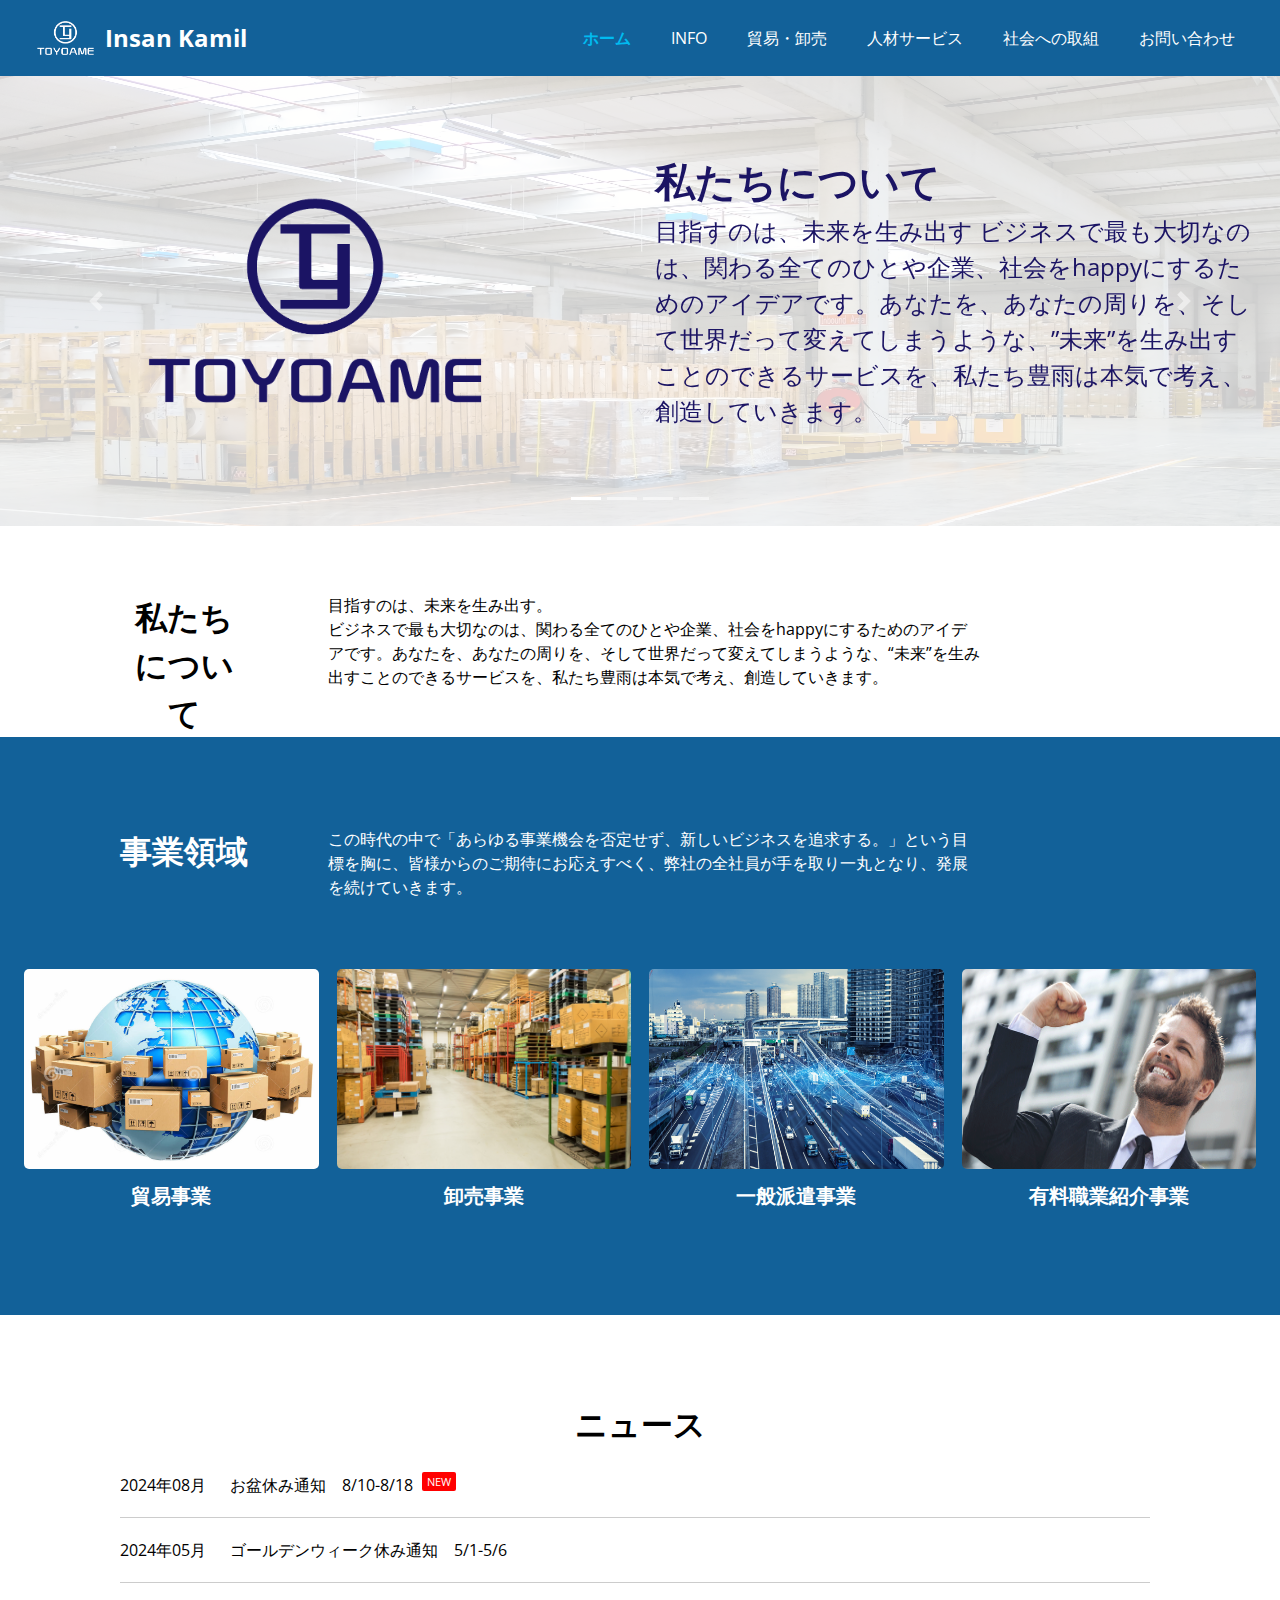
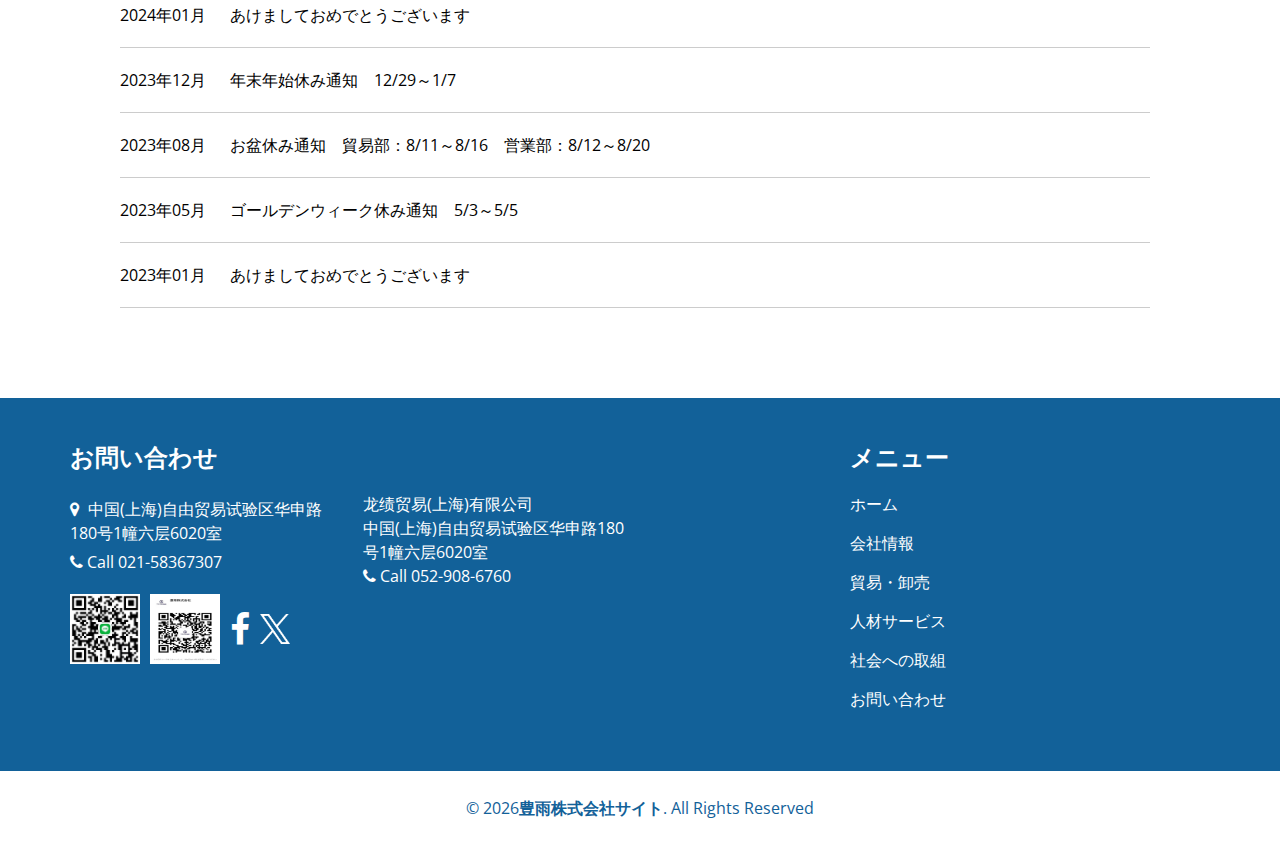
==== commit da5ea7e3: "merubah index di nav item" ====
--- a/index.html
+++ b/index.html
@@ -83,7 +83,7 @@
                   <a class="nav-link" href="index.html">ホーム </a>
                 </li>
                 <li class="nav-item" id="compInfo">
-                  <a class="nav-link" href="compInfo.html">会社情報 </a>
+                  <a class="nav-link" href="compInfo.html">Info</a>
                 </li>
                 <li class="nav-item" id="tradeAndWholesale">
                   <a class="nav-link" href="tradeAndWholesale.html"> 貿易・卸売</a>
